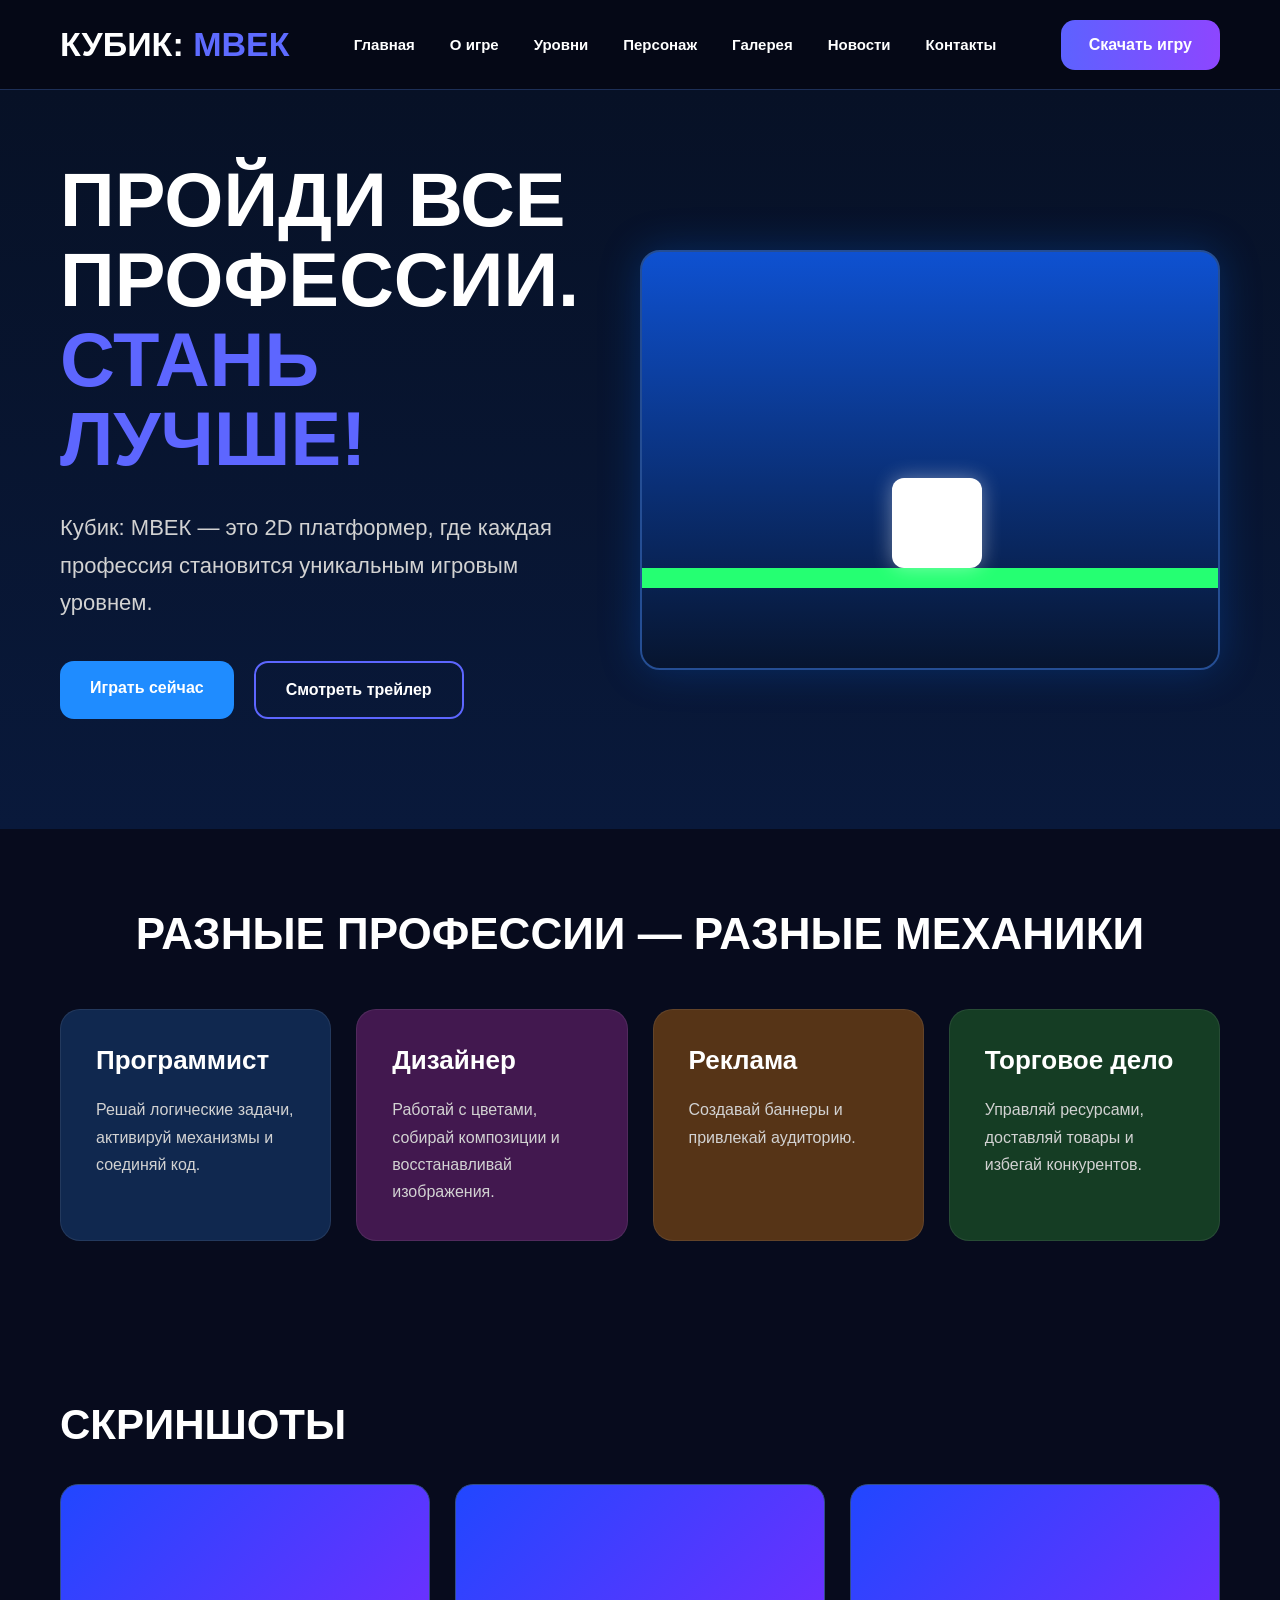
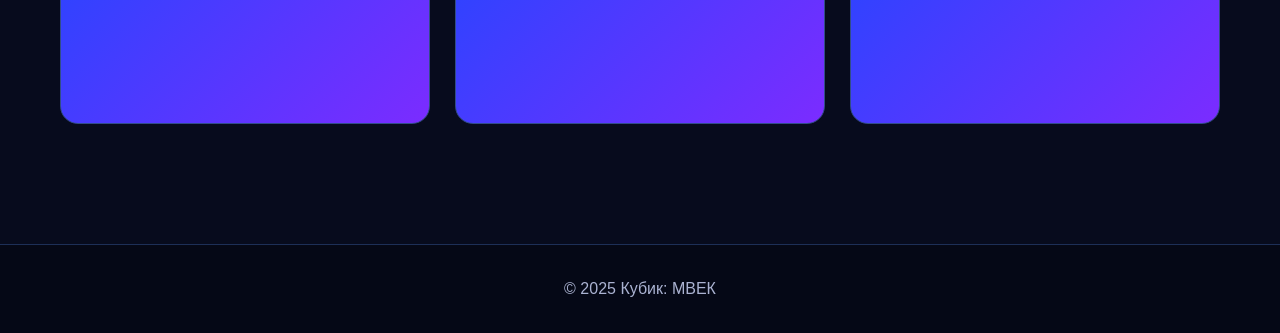
==== index.html @ 5c4eaf4e "Add files via upload" ====
<!DOCTYPE html>
<html lang="ru">

<head>
    <meta charset="UTF-8">
    <meta name="viewport" content="width=device-width, initial-scale=1.0">

    <title>Кубик: МВЕК</title>

    <link rel="stylesheet" href="style.css">
</head>

<body>

    <!-- HEADER -->
    <header class="header">

        <div class="logo">
            КУБИК: <span>МВЕК</span>
        </div>

        <nav class="nav">

            <a href="#">Главная</a>
            <a href="#">О игре</a>
            <a href="#">Уровни</a>
            <a href="#">Персонаж</a>
            <a href="#">Галерея</a>
            <a href="#">Новости</a>
            <a href="#">Контакты</a>

        </nav>

        <a class="download-btn" href="#">
            Скачать игру
        </a>

    </header>

    <!-- HERO -->
    <section class="hero">

        <div class="hero-left">

            <h1>
                ПРОЙДИ ВСЕ ПРОФЕССИИ.
                <br>
                <span>СТАНЬ ЛУЧШЕ!</span>
            </h1>

            <p>
                Кубик: МВЕК — это 2D платформер,
                где каждая профессия становится
                уникальным игровым уровнем.
            </p>

            <div class="hero-buttons">

                <a href="#" class="play-btn">
                    Играть сейчас
                </a>

                <a href="#" class="trailer-btn">
                    Смотреть трейлер
                </a>

            </div>

        </div>

        <div class="hero-right">

            <div class="game-preview">

                <div class="cube"></div>

            </div>

        </div>

    </section>

    <!-- ПРОФЕССИИ -->
    <section class="professions">

        <h2>
            РАЗНЫЕ ПРОФЕССИИ —
            РАЗНЫЕ МЕХАНИКИ
        </h2>

        <div class="cards">

            <div class="card blue">

                <h3>Программист</h3>

                <p>
                    Решай логические задачи,
                    активируй механизмы
                    и соединяй код.
                </p>

            </div>

            <div class="card pink">

                <h3>Дизайнер</h3>

                <p>
                    Работай с цветами,
                    собирай композиции
                    и восстанавливай изображения.
                </p>

            </div>

            <div class="card orange">

                <h3>Реклама</h3>

                <p>
                    Создавай баннеры
                    и привлекай аудиторию.
                </p>

            </div>

            <div class="card green">

                <h3>Торговое дело</h3>

                <p>
                    Управляй ресурсами,
                    доставляй товары
                    и избегай конкурентов.
                </p>

            </div>

        </div>

    </section>

    <!-- СКРИНШОТЫ -->
    <section class="screenshots">

        <h2>СКРИНШОТЫ</h2>

        <div class="gallery">

            <div class="shot"></div>
            <div class="shot"></div>
            <div class="shot"></div>

        </div>

    </section>

    <!-- FOOTER -->
    <footer class="footer">

        <p>
            © 2025 Кубик: МВЕК
        </p>

    </footer>

</body>

</html>
---- style.css ----
* {
    margin: 0;
    padding: 0;
    box-sizing: border-box;
}

body {
    background: #070b1d;
    color: white;
    font-family: Arial, sans-serif;
}

/* HEADER */

.header {
    width: 100%;
    height: 90px;

    display: flex;
    align-items: center;
    justify-content: space-between;

    padding: 0 60px;

    background: #050816;

    border-bottom: 1px solid #1d2f57;

    position: sticky;
    top: 0;

    z-index: 1000;
}

.logo {
    font-size: 34px;
    font-weight: bold;
}

.logo span {
    color: #5e6bff;
}

.nav {
    display: flex;
    gap: 35px;
}

.nav a {
    color: white;
    text-decoration: none;

    font-size: 15px;
    font-weight: bold;

    transition: 0.3s;
}

.nav a:hover {
    color: #4ea7ff;
}

.download-btn {
    background: linear-gradient(90deg, #5d62ff, #8d46ff);

    padding: 16px 28px;

    border-radius: 14px;

    text-decoration: none;

    color: white;

    font-weight: bold;

    transition: 0.3s;
}

.download-btn:hover {
    transform: scale(1.05);
}

/* HERO */

.hero {
    width: 100%;
    min-height: 700px;

    display: flex;
    align-items: center;
    justify-content: space-between;

    padding: 70px 60px;

    background:
        linear-gradient(
            180deg,
            #071126,
            #09193b
        );
}

.hero-left {
    width: 45%;
}

.hero-left h1 {
    font-size: 76px;

    line-height: 1.05;

    margin-bottom: 30px;

    font-weight: 900;
}

.hero-left h1 span {
    color: #5d66ff;
}

.hero-left p {
    font-size: 22px;

    line-height: 1.7;

    color: #d2d2d2;

    margin-bottom: 40px;
}

/* BUTTONS */

.hero-buttons {
    display: flex;
    gap: 20px;

    margin-bottom: 40px;
}

.play-btn {
    background: #1f8cff;

    color: white;

    text-decoration: none;

    padding: 18px 30px;

    border-radius: 14px;

    font-weight: bold;

    transition: 0.3s;
}

.play-btn:hover {
    transform: translateY(-3px);
}

.trailer-btn {
    border: 2px solid #5d66ff;

    color: white;

    text-decoration: none;

    padding: 18px 30px;

    border-radius: 14px;

    font-weight: bold;

    transition: 0.3s;
}

.trailer-btn:hover {
    background: #5d66ff;
}

/* GAME WINDOW */

.hero-right {
    width: 50%;

    display: flex;
    justify-content: center;
}

.game-preview {
    width: 700px;
    height: 420px;

    background:
        linear-gradient(
            180deg,
            #0e51d1,
            #07152f
        );

    border-radius: 20px;

    position: relative;

    overflow: hidden;

    border: 2px solid #254e94;

    box-shadow:
        0 0 40px rgba(0, 110, 255, 0.25);
}

/* PLATFORM */

.game-preview::before {
    content: "";

    position: absolute;

    width: 100%;
    height: 20px;

    background: #25ff72;

    bottom: 80px;
}

/* CUBE */

.cube {
    width: 90px;
    height: 90px;

    background: white;

    position: absolute;

    bottom: 100px;
    left: 250px;

    border-radius: 12px;

    box-shadow:
        0 0 20px rgba(255,255,255,0.4);
}

/* SECTION */

.professions {
    padding: 80px 60px;
}

.professions h2 {
    text-align: center;

    font-size: 44px;

    margin-bottom: 50px;
}

/* CARDS */

.cards {
    display: grid;

    grid-template-columns: repeat(4, 1fr);

    gap: 25px;
}

.card {
    padding: 35px;

    border-radius: 20px;

    transition: 0.3s;

    border: 1px solid rgba(255,255,255,0.08);
}

.card:hover {
    transform: translateY(-8px);
}

.card h3 {
    font-size: 26px;

    margin-bottom: 20px;
}

.card p {
    line-height: 1.7;

    color: #d2d2d2;
}

.blue {
    background: #10284f;
}

.pink {
    background: #42184f;
}

.orange {
    background: #563417;
}

.green {
    background: #153d24;
}

/* SCREENSHOTS */

.screenshots {
    padding: 80px 60px;
}

.screenshots h2 {
    font-size: 42px;

    margin-bottom: 35px;
}

.gallery {
    display: grid;

    grid-template-columns: repeat(3, 1fr);

    gap: 25px;
}

.shot {
    height: 240px;

    border-radius: 18px;

    background:
        linear-gradient(
            135deg,
            #2147ff,
            #7b2cff
        );border: 1px solid #324d89;

    transition: 0.3s;
}

.shot:hover {
    transform: scale(1.03);
}

/* FOOTER */

.footer {
    width: 100%;

    padding: 35px;

    text-align: center;

    background: #050816;

    margin-top: 40px;

    color: #aab2d1;

    border-top: 1px solid #1d2f57;
}

/* ADAPTIVE */

@media(max-width: 1200px) {

    .hero {
        flex-direction: column;

        gap: 50px;
    }

    .hero-left {
        width: 100%;
    }

    .hero-right {
        width: 100%;
    }

    .cards {
        grid-template-columns: 1fr 1fr;
    }

}

@media(max-width: 700px) {

    .header {
        flex-direction: column;

        height: auto;

        padding: 20px;
    }

    .nav {
        flex-wrap: wrap;

        justify-content: center;

        margin: 20px 0;
    }

    .hero-left h1 {
        font-size: 48px;
    }

    .cards {
        grid-template-columns: 1fr;
    }

    .gallery {
        grid-template-columns: 1fr;
    }

    .game-preview {
        width: 100%;
        height: 300px;
    }

}
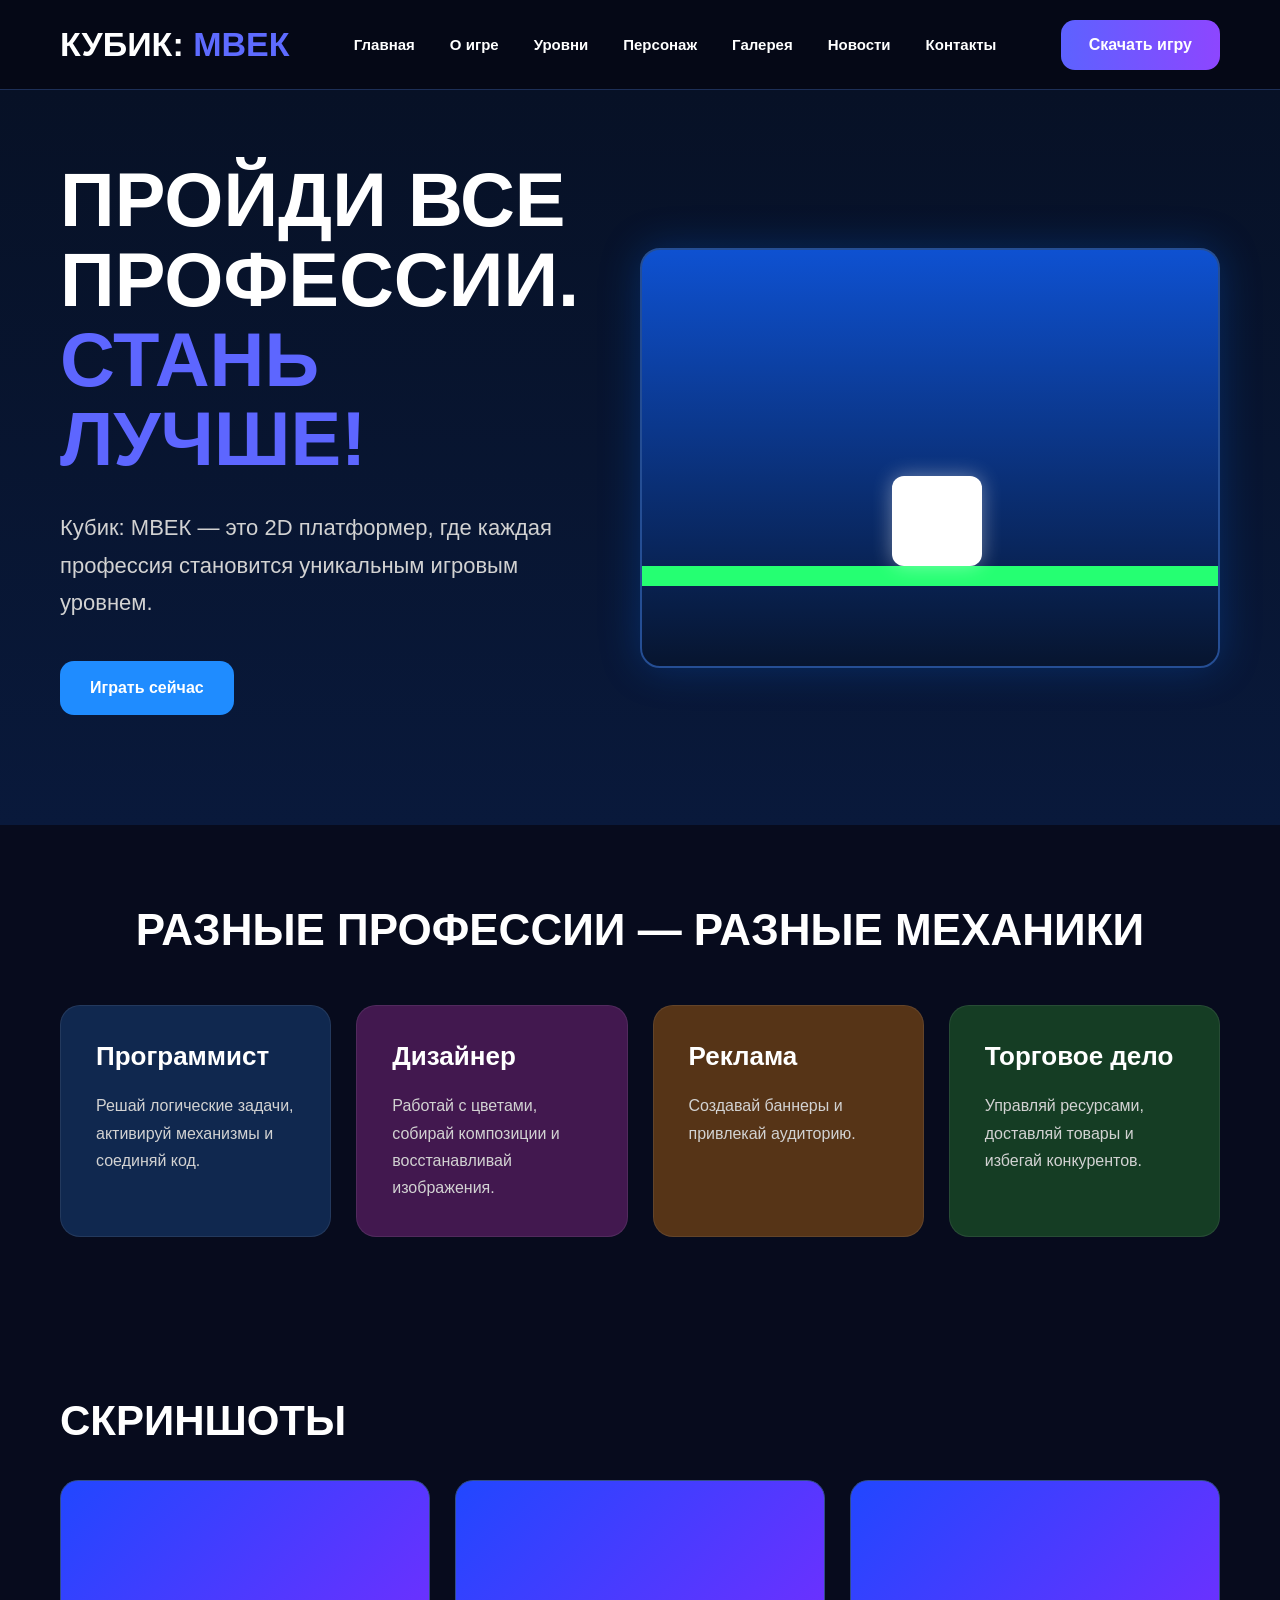
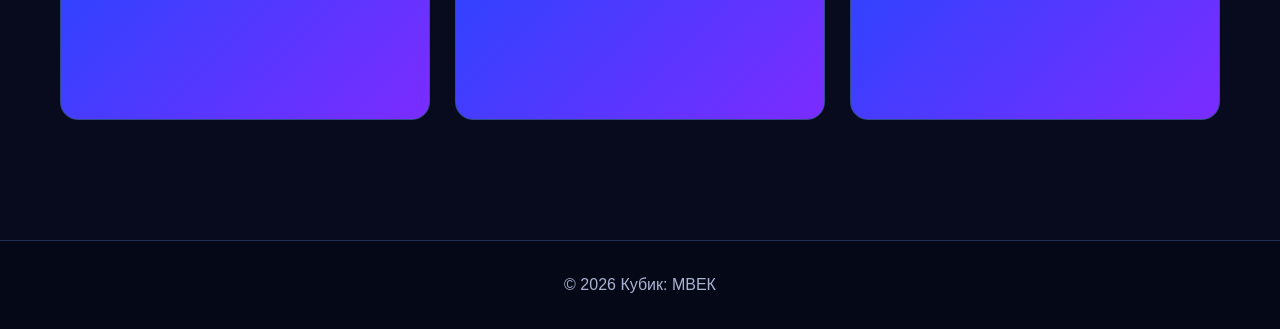
==== commit acf66b02: "Add files via upload" ====
--- a/index.html
+++ b/index.html
@@ -21,13 +21,13 @@
 
         <nav class="nav">
 
-            <a href="#">Главная</a>
-            <a href="#">О игре</a>
-            <a href="#">Уровни</a>
+            <a href="index.html">Главная</a>
+            <a href="about.html">О игре</a>
+            <a href="levels.html">Уровни</a>
             <a href="#">Персонаж</a>
-            <a href="#">Галерея</a>
+            <a href="gallery.html">Галерея</a>
             <a href="#">Новости</a>
-            <a href="#">Контакты</a>
+            <a href="contacts.html">Контакты</a>
 
         </nav>
 
@@ -58,10 +58,6 @@
 
                 <a href="#" class="play-btn">
                     Играть сейчас
-                </a>
-
-                <a href="#" class="trailer-btn">
-                    Смотреть трейлер
                 </a>
 
             </div>
@@ -160,7 +156,7 @@
     <footer class="footer">
 
         <p>
-            © 2025 Кубик: МВЕК
+            © 2026 Кубик: МВЕК
         </p>
 
     </footer>
--- a/style.css
+++ b/style.css
@@ -1,4 +1,7 @@
-* {
+html {
+    scroll-behavior: smooth;
+}
+*{
     margin: 0;
     padding: 0;
     box-sizing: border-box;
@@ -157,26 +160,6 @@
     transform: translateY(-3px);
 }
 
-.trailer-btn {
-    border: 2px solid #5d66ff;
-
-    color: white;
-
-    text-decoration: none;
-
-    padding: 18px 30px;
-
-    border-radius: 14px;
-
-    font-weight: bold;
-
-    transition: 0.3s;
-}
-
-.trailer-btn:hover {
-    background: #5d66ff;
-}
-
 /* GAME WINDOW */
 
 .hero-right {
@@ -425,4 +408,153 @@
         height: 300px;
     }
 
+}
+
+.about-page {
+
+    min-height: 100vh;
+
+    padding: 100px 60px;
+
+    background:
+        linear-gradient(
+            180deg,
+            #091020,
+            #0d1730
+        );
+}
+
+.about-content {
+
+    max-width: 1000px;
+
+    margin: 0 auto;
+}
+
+.about-content h1 {
+
+    font-size: 64px;
+
+    margin-bottom: 40px;
+
+    color: #5d66ff;
+}
+
+.about-content p {
+
+    font-size: 24px;
+
+    line-height: 1.8;
+
+    margin-bottom: 25px;
+
+    color: #d9d9d9;
+}
+
+.about-content ul {
+
+    margin-bottom: 30px;
+
+    padding-left: 30px;
+}
+
+.about-content li {
+
+    font-size: 22px;
+
+    margin-bottom: 12px;
+
+    color: #cfcfcf;
+}
+
+.page {
+
+    min-height: 100vh;
+
+    padding: 100px 60px;
+
+    background:
+        linear-gradient(
+            180deg,
+            #081120,
+            #0b1730
+        );
+}
+
+.page-content {
+
+    max-width: 1200px;
+
+    margin: 0 auto;
+}
+
+.page-content h1 {
+
+    font-size: 64px;
+
+    margin-bottom: 50px;
+
+    color: #5d66ff;
+}
+
+.page-content p {
+
+    font-size: 24px;
+
+    line-height: 1.8;
+
+    margin-bottom: 25px;
+
+    color: #d7d7d7;
+}
+
+/* LEVELS */
+
+.level-card {
+
+    background: #13213d;
+
+    padding: 35px;
+
+    border-radius: 18px;
+
+    margin-bottom: 30px;
+
+    border: 1px solid #294a7c;
+}
+
+.level-card h2 {
+
+    font-size: 36px;
+
+    margin-bottom: 20px;
+
+    color: white;
+}
+
+/* GALLERY */
+
+.gallery-grid {
+
+    display: grid;
+
+    grid-template-columns: repeat(3, 1fr);
+
+    gap: 25px;
+}
+
+.gallery-item {
+
+    height: 250px;
+
+    border-radius: 20px;
+
+    background:
+        linear-gradient(
+            135deg,
+            #244dff,
+            #7c31ff
+        );
+
+    border: 1px solid #38539b;
 }
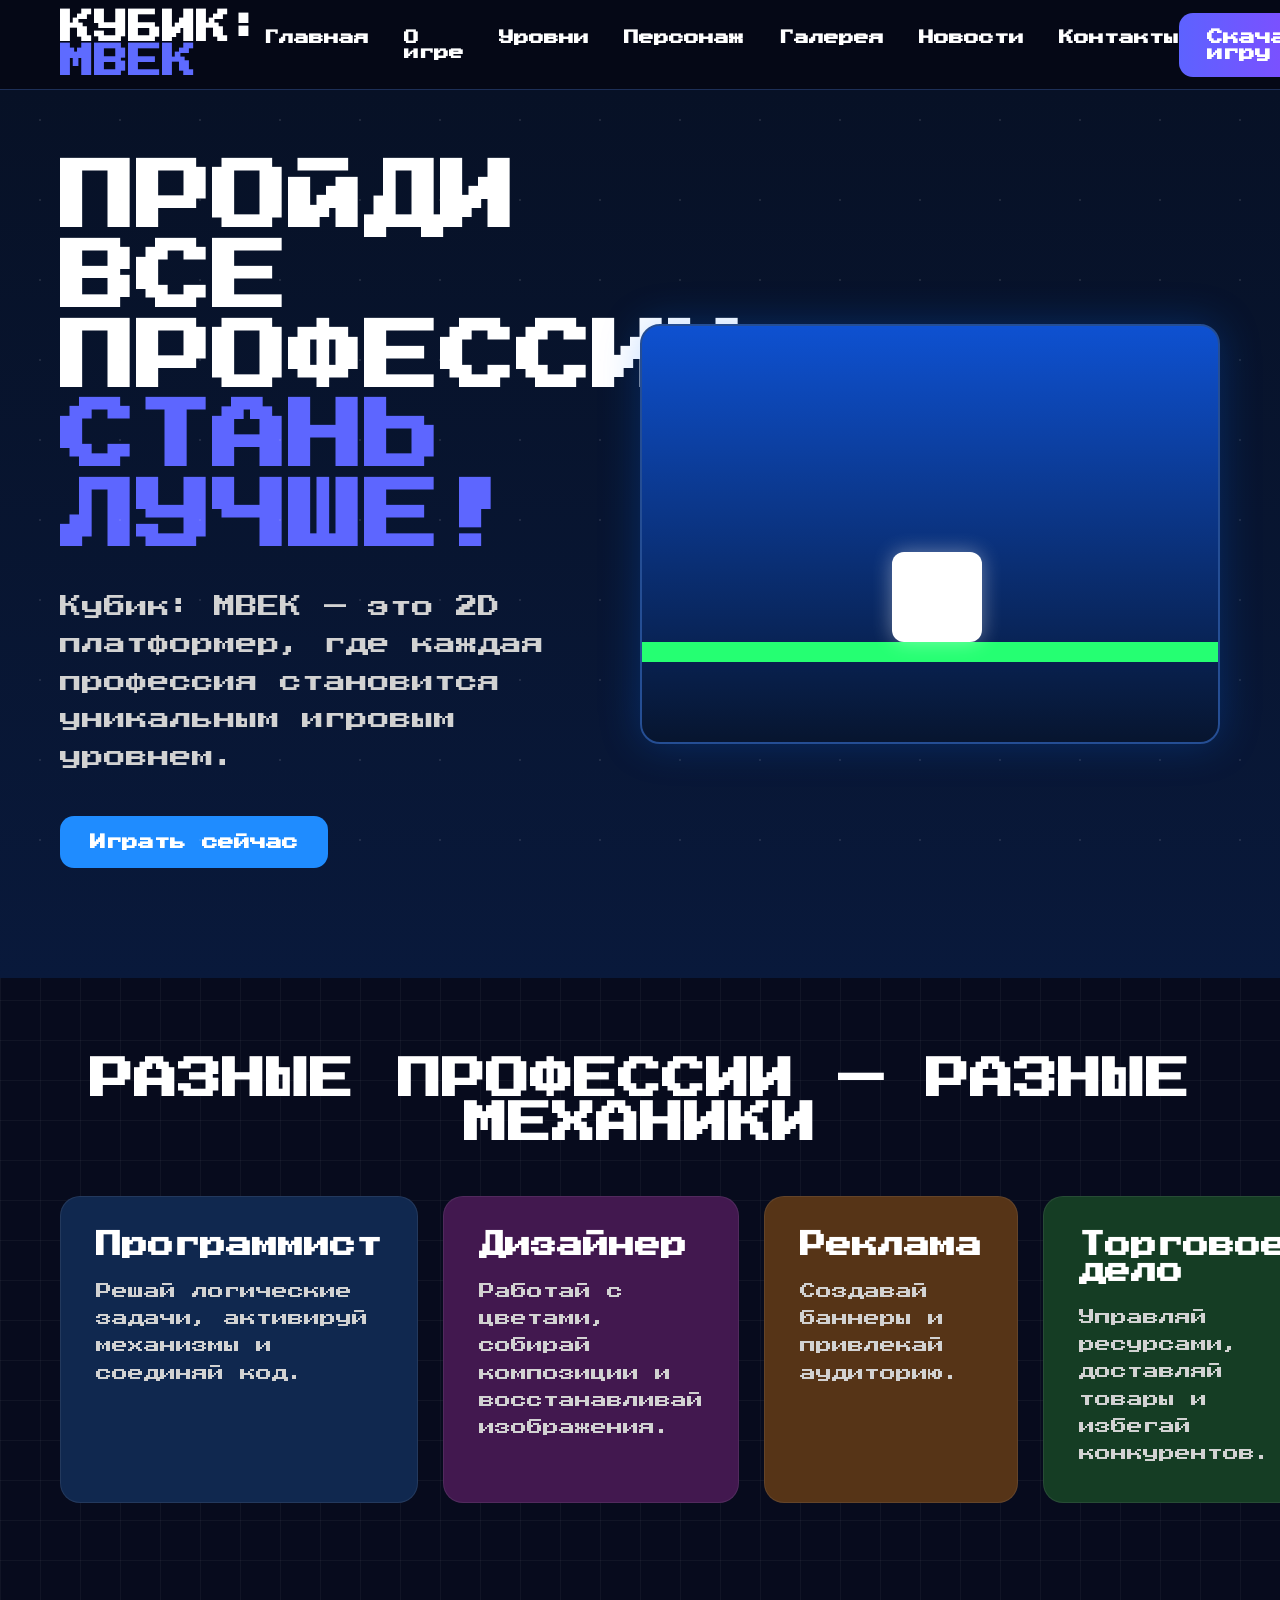
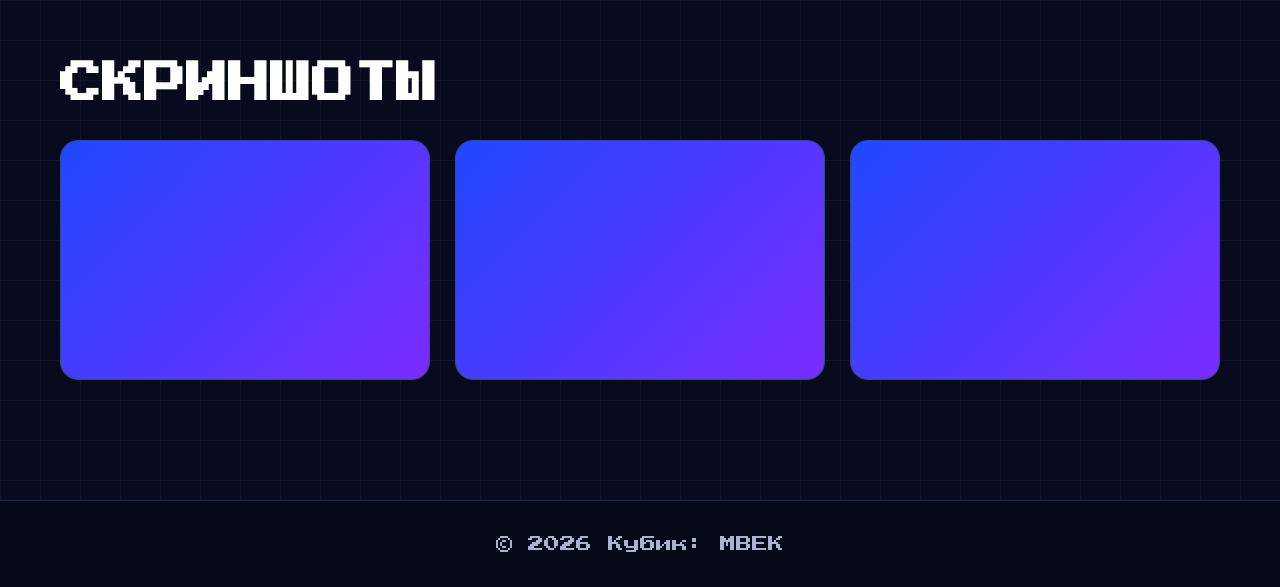
==== commit 202808fc: "Add files via upload" ====
--- a/index.html
+++ b/index.html
@@ -8,6 +8,15 @@
     <title>Кубик: МВЕК</title>
 
     <link rel="stylesheet" href="style.css">
+    <link rel="icon" href="images/favicon.png">
+    <link rel="preconnect" href="https://fonts.googleapis.com">
+
+<link rel="preconnect"
+href="https://fonts.gstatic.com"
+crossorigin>
+
+<link href="https://fonts.googleapis.com/css2?family=Press+Start+2P&display=swap"
+rel="stylesheet">
 </head>
 
 <body>
--- a/style.css
+++ b/style.css
@@ -10,7 +10,24 @@
 body {
     background: #070b1d;
     color: white;
-    font-family: Arial, sans-serif;
+    font-family: 'Press Start 2P', cursive;
+
+    background-color: #070b1d;
+
+background-image:
+
+linear-gradient(
+rgba(255,255,255,0.04) 1px,
+transparent 1px
+),
+
+linear-gradient(
+90deg,
+rgba(255,255,255,0.04) 1px,
+transparent 1px
+);
+
+background-size: 40px 40px;
 }
 
 /* HEADER */
@@ -36,6 +53,7 @@
 }
 
 .logo {
+  
     font-size: 34px;
     font-weight: bold;
 }
@@ -86,6 +104,15 @@
 /* HERO */
 
 .hero {
+
+    background:
+
+    linear-gradient(
+        180deg,
+        #071126,
+        #09193b
+    );
+
     width: 100%;
     min-height: 700px;
 
@@ -157,6 +184,11 @@
 }
 
 .play-btn:hover {
+
+    box-shadow: 0 0 20px #248bff,
+                0 0 40px #248bff;
+
+    transform: scale(1.05);            
     transform: translateY(-3px);
 }
 
@@ -557,4 +589,22 @@
         );
 
     border: 1px solid #38539b;
+}
+
+body::before {
+
+    content: "";
+
+    position: fixed;
+
+    inset: 0;
+
+    background-image:
+    radial-gradient(rgb(253, 253, 253) 1px, transparent 1px);
+
+    background-size: 80px 80px;
+
+    opacity: 0.1;
+
+    pointer-events: none;
 }
